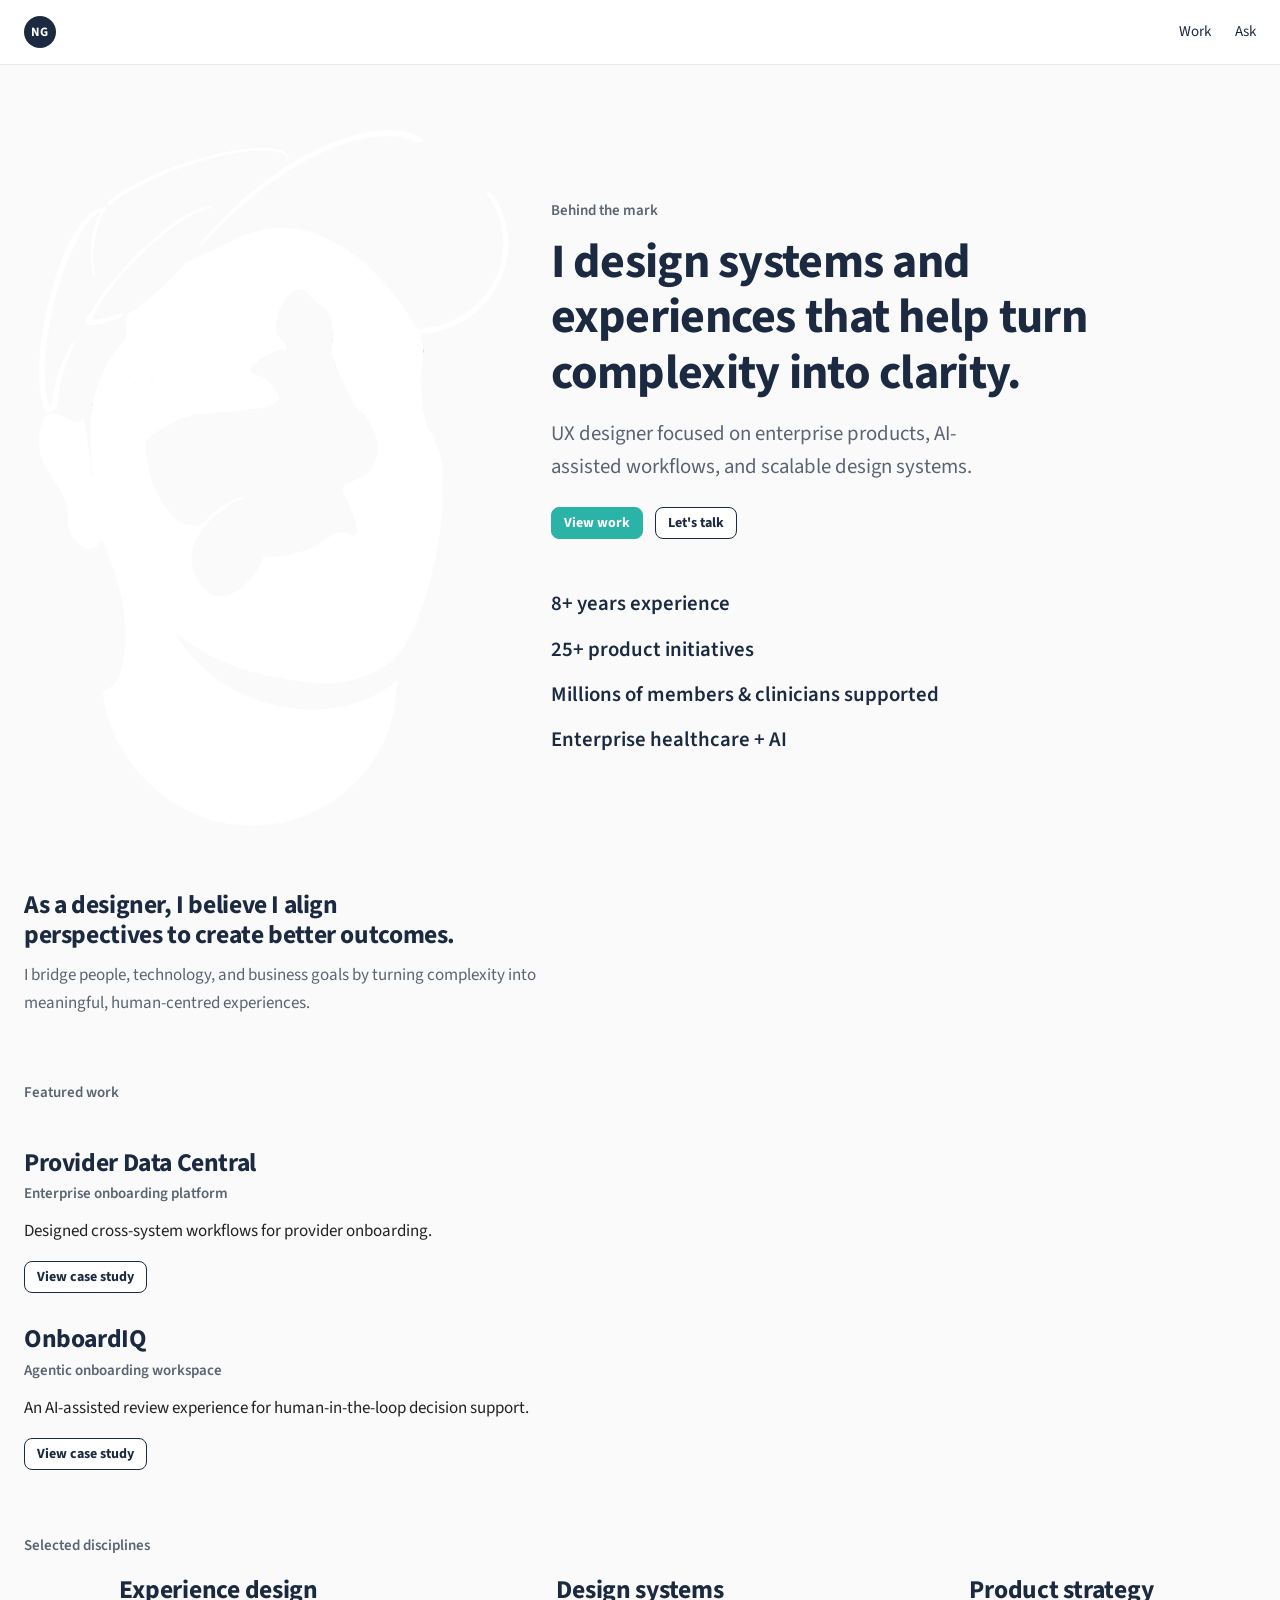
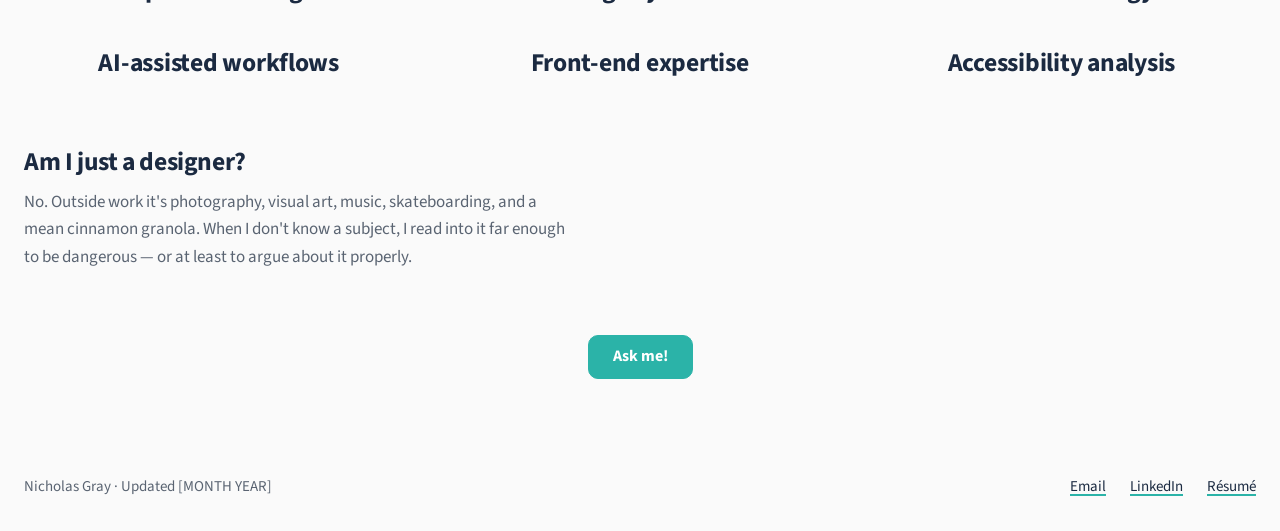
==== index.html @ 46fd3b0b "Add files via upload Initial portfolio site" ====
<!DOCTYPE html>
<html lang="en">
<head>
<meta charset="utf-8">
<meta name="viewport" content="width=device-width, initial-scale=1">

<title>Nicholas Gray — UX Designer</title>
<meta name="description" content="UX designer focused on enterprise products, AI-assisted workflows, and scalable design systems.">

<link rel="preconnect" href="https://fonts.googleapis.com">
<link rel="preconnect" href="https://fonts.gstatic.com" crossorigin>
<link href="https://fonts.googleapis.com/css2?family=Source+Sans+3:wght@400;600;700&display=swap" rel="stylesheet">

<link rel="stylesheet" href="styles.css">
</head>
<body>

<a class="skip-link" href="#main">Skip to content</a>

<!-- ==================== SITE HEADER (same on every page) ==================== -->
<header class="site-header">
  <div class="wrap header-inner">
    <a class="brand" href="index.html" aria-label="Nicholas Gray — home">
      <span class="mark" aria-hidden="true">NG</span>
    </a>

    <button class="nav-toggle" type="button" aria-expanded="false" aria-controls="site-nav">
      <svg viewBox="0 0 24 24" fill="none" stroke="currentColor" stroke-width="2" stroke-linecap="round" aria-hidden="true"><line x1="3" y1="6" x2="21" y2="6"/><line x1="3" y1="12" x2="21" y2="12"/><line x1="3" y1="18" x2="21" y2="18"/></svg>
      Menu
    </button>

    <nav class="site-nav" id="site-nav" aria-label="Main">
      <ul class="nav-list">
        <li><a href="work.html" data-nav-link>Work</a></li>
        <li><a href="ask.html" data-nav-link>Ask</a></li>
      </ul>
    </nav>
  </div>
</header>

<main id="main">

  <!-- ============================ HERO ============================ -->
  <section class="hero">
    <div class="wrap hero-inner">

      <div class="hero-figure">
        <img
          class="hero-watermark"
          src="images/hero-bg-1000.png"
          srcset="images/hero-bg-360.png 360w, images/hero-bg-480.png 480w, images/hero-bg-640.png 640w, images/hero-bg-800.png 800w, images/hero-bg-1000.png 1000w"
          sizes="(max-width: 899px) 320px, 520px"
          alt="" aria-hidden="true">
      </div>

      <div class="hero-copy">
        <p class="eyebrow">Behind the mark</p>
        <h1 class="hero-title">I design systems and experiences that help turn complexity into clarity.</h1>
        <p class="lede">UX designer focused on enterprise products, AI-assisted workflows, and scalable design systems.</p>

        <div class="hero-actions">
          <a class="btn btn-primary" href="work.html">View work</a>
          <a class="btn btn-secondary" href="ask.html">Let's talk</a>
        </div>

        <ul class="facts">
          <li>8+ years experience</li>
          <li>25+ product initiatives</li>
          <li>Millions of members &amp; clinicians supported</li>
          <li>Enterprise healthcare + AI</li>
        </ul>
      </div>

    </div>
  </section>

  <!-- ============================ BELIEF STATEMENT ============================ -->
  <section class="section">
    <div class="wrap reveal">
      <h2 class="statement-title">As a designer, I believe I align perspectives to create better outcomes.</h2>
      <p class="statement-body">I bridge people, technology, and business goals by turning complexity into meaningful, human-centred experiences.</p>
    </div>
  </section>

  <!-- ============================ FEATURED WORK ============================ -->
  <section class="section featured">
    <div class="wrap">
      <p class="eyebrow reveal">Featured work</p>

      <article class="project reveal">
        <h2 class="project-title">Provider Data Central</h2>
        <p class="project-kind">Enterprise onboarding platform</p>
        <p class="project-desc">Designed cross-system workflows for provider onboarding.</p>
        <a class="btn btn-secondary" href="work.html#case/provider-data-central">View case study</a>
      </article>

      <article class="project reveal">
        <h2 class="project-title">OnboardIQ</h2>
        <p class="project-kind">Agentic onboarding workspace</p>
        <p class="project-desc">An AI-assisted review experience for human-in-the-loop decision support.</p>
        <a class="btn btn-secondary" href="work.html#case/onboardiq">View case study</a>
      </article>

    </div>
  </section>

  <!-- ============================ SELECTED DISCIPLINES ============================ -->
  <section class="section">
    <div class="wrap">
      <p class="eyebrow reveal">Selected disciplines</p>
      <ul class="discipline-grid reveal">
        <li class="discipline">Experience design</li>
        <li class="discipline">Design systems</li>
        <li class="discipline">Product strategy</li>
        <li class="discipline">AI-assisted workflows</li>
        <li class="discipline">Front-end expertise</li>
        <li class="discipline">Accessibility analysis</li>
      </ul>
    </div>
  </section>

  <!-- ============================ ABOUT ============================ -->
  <section class="section">
    <div class="wrap reveal">
      <h2 class="statement-title">Am I just a designer?</h2>
      <p class="statement-body">No. Outside work it's photography, visual art, music, skateboarding, and a mean cinnamon granola. When I don't know a subject, I read into it far enough to be dangerous — or at least to argue about it properly.</p>
    </div>
  </section>

  <!-- ============================ CLOSING CTA ============================ -->
  <section class="closing">
    <div class="wrap reveal">
      <a class="btn btn-primary btn-lg" href="ask.html">Ask me!</a>
    </div>
  </section>

</main>

<!-- ==================== FOOTER (same on every page) ==================== -->
<footer class="site-footer">
  <div class="wrap footer-inner">
    <p>Nicholas Gray · Updated [MONTH YEAR]</p>
    <ul class="footer-links">
      <li><a href="mailto:[YOUR@EMAIL.COM]">Email</a></li>
      <li><a href="[LINKEDIN URL]">LinkedIn</a></li>
      <li><a href="[RESUME.PDF]">Résumé</a></li>
    </ul>
  </div>
</footer>

<script src="script.js"></script>
</body>
</html>
---- styles.css ----
/* ==========================================================================
   Nicholas Gray — portfolio styles
   Shared across index.html, work.html, and ask.html.
   Aesthetic: quiet. No dividers, no cards, no rules. Whitespace separates
   things; weight and colour create hierarchy.

     1. Tokens   2. Base   3. Layout helpers   4. Header & nav   5. Buttons
     6. Home     7. Work (list + filter)   8. Case study page   9. Ask
    10. Footer  11. Scroll reveal   12. Responsive   13. Reduced motion/print
   ========================================================================== */

/* 1. TOKENS --------------------------------------------------------------- */
:root {
  --color-text:        #222222;
  --color-muted:       #5A6472;
  --color-inverse:     #FFFFFF;
  --color-navy:        #1B2A41;
  --color-teal:        #2BB3A8;
  --color-teal-hover:  #229A90;
  --color-amber:       #FFB347;
  --color-bg:          #FAFAFA;
  --color-bg-muted:    #D3D3D3;
  --color-surface:     #FFFFFF;

  --font: "Source Sans 3", "Source Sans Pro", system-ui, -apple-system, sans-serif;

  --size-display: clamp(2.1rem, 1.3rem + 3.4vw, 3rem);
  --size-page:    clamp(2rem, 1.4rem + 2.4vw, 2.6rem);
  --size-h2:      clamp(1.3rem, 1.15rem + 0.7vw, 1.6rem);
  --size-lede:    clamp(1.1rem, 1.02rem + 0.4vw, 1.3rem);
  --size-body:    1.0625rem;
  --size-small:   0.9375rem;
  --size-btn:     0.875rem;

  --space-1:  0.25rem;
  --space-2:  0.5rem;
  --space-3:  0.75rem;
  --space-4:  1rem;
  --space-5:  1.5rem;
  --space-6:  2rem;
  --space-8:  3rem;
  --space-10: 4rem;
  --space-16: 7rem;

  --space-section: var(--space-6);
  --pad-inline: var(--space-4);
  --wrap-max: 1376px;
  --gutter: var(--space-4);
  --header-offset: 4.5rem;

  --measure: 68ch;
  --measure-lead: 46ch;
  --measure-heading: 38ch;
  --measure-title: 24ch;
  --radius: 6px;
  --radius-lg: 8px;

  --speed: 220ms;
  --ease: cubic-bezier(0.22, 0.61, 0.36, 1);

  --btn-h-md: 2rem;
  --btn-h-lg: 2.75rem;
  --radius-btn: 8px;
  --radius-btn-lg: 10px;
  --color-amber-tint: #FDECD3;
  --color-disabled-bg: #E8EAED;
  --color-disabled-text: #9AA0A8;
  --color-btn-primary-bg: var(--color-teal);
}

/* 2. BASE ------------------------------------------------------------------ */
*, *::before, *::after { box-sizing: border-box; }
html { scroll-behavior: smooth; }

body {
  margin: 0;
  background: var(--color-bg);
  color: var(--color-text);
  font-family: var(--font);
  font-size: var(--size-body);
  line-height: 1.6;
  -webkit-font-smoothing: antialiased;
}
h1, h2, h3 { margin: 0; color: var(--color-navy); font-weight: 700; line-height: 1.15; letter-spacing: -0.015em; text-wrap: balance; }
p { margin: 0; }
ul, ol { margin: 0; padding: 0; list-style: none; }
img, svg { max-width: 100%; height: auto; display: block; }
button { font: inherit; }

a { color: var(--color-navy); text-decoration-color: var(--color-teal); text-decoration-thickness: 2px; text-underline-offset: 3px; }

:focus-visible { outline: 3px solid var(--color-amber); outline-offset: 2px; box-shadow: 0 0 0 1px var(--color-navy); border-radius: 3px; }

.skip-link { position: absolute; left: -9999px; top: var(--space-2); padding: var(--space-2) var(--space-4); background: var(--color-navy); color: var(--color-inverse); text-decoration: none; z-index: 300; }
.skip-link:focus { left: var(--space-4); }

[id] { scroll-margin-top: var(--header-offset); }

/* 3. LAYOUT HELPERS --------------------------------------------------------- */
.wrap { width: 100%; max-width: var(--wrap-max); margin: 0 auto; padding: 0 var(--pad-inline); }
.section { padding-top: var(--space-section); }
.section-last { padding-bottom: var(--space-section); }

.eyebrow { font-size: var(--size-small); font-weight: 600; color: var(--color-muted); margin-bottom: var(--space-3); }
.eyebrow-invert { color: rgba(255,255,255,0.78); }
.eyebrow-spaced { margin-top: var(--space-6); }

.visually-hidden { position: absolute; width: 1px; height: 1px; margin: -1px; padding: 0; overflow: hidden; clip-path: inset(50%); white-space: nowrap; }

.lede { font-size: var(--size-lede); color: var(--color-muted); max-width: var(--measure-lead); }
.subtitle { font-size: var(--size-small); font-weight: 600; color: var(--color-muted); }

/* 4. HEADER & NAV ------------------------------------------------------------ */
.site-header { position: sticky; top: 0; z-index: 50; background: var(--color-surface); box-shadow: 0 1px 0 rgba(27,42,65,0.08); }
.header-inner { display: flex; align-items: center; justify-content: space-between; gap: var(--space-4); min-height: var(--space-10); }

.brand { display: inline-flex; align-items: center; text-decoration: none; }
.mark { display: grid; place-items: center; width: var(--space-6); height: var(--space-6); border-radius: 50%; background: var(--color-navy); color: var(--color-inverse); font-size: 0.8rem; font-weight: 700; letter-spacing: 0.02em; }

.nav-list { display: flex; gap: var(--space-5); font-size: var(--size-small); }
.nav-list a { text-decoration: none; padding: var(--space-2) 0; border-bottom: 2px solid transparent; transition: border-color var(--speed) var(--ease); }
.nav-list a:hover, .nav-list a[aria-current="page"] { border-bottom-color: var(--color-teal); }

.nav-toggle { display: none; align-items: center; gap: var(--space-2); background: none; border: 1px solid var(--color-navy); border-radius: var(--radius); padding: var(--space-2) var(--space-3); font-size: var(--size-small); color: var(--color-navy); cursor: pointer; }
.nav-toggle svg { width: 16px; height: 16px; }

/* 5. BUTTONS ------------------------------------------------------------------ */
.btn { display: inline-flex; align-items: center; justify-content: center; min-height: var(--btn-h-md); padding: 0 var(--space-3); font-family: inherit; font-size: var(--size-btn); font-weight: 700; line-height: 1.2; border: 1px solid transparent; border-radius: var(--radius-btn); text-decoration: none; cursor: pointer; appearance: none; transition: background-color var(--speed) var(--ease), border-color var(--speed) var(--ease), box-shadow var(--speed) var(--ease); }
.btn-lg { min-height: var(--btn-h-lg); padding: 0 var(--space-5); font-size: 1rem; border-radius: var(--radius-btn-lg); }

.btn-primary { background: var(--color-btn-primary-bg); color: var(--color-inverse); border-color: var(--color-btn-primary-bg); }
.btn-primary:hover { background: var(--color-teal-hover); border-color: var(--color-teal-hover); box-shadow: 0 2px 6px rgba(27,42,65,0.20); }

.btn-secondary { background: var(--color-surface); color: var(--color-navy); border-color: var(--color-navy); }
.btn-secondary:hover { background: var(--color-amber-tint); box-shadow: inset 0 0 0 1px var(--color-navy), 0 2px 6px rgba(27,42,65,0.20); }

.btn-tertiary { background: transparent; color: var(--color-navy); }
.btn-tertiary:hover { background: var(--color-amber-tint); box-shadow: 0 2px 6px rgba(27,42,65,0.20); }

.btn-ghost { background: transparent; color: var(--color-inverse); border-color: rgba(255,255,255,0.55); }
.btn-ghost:hover { border-color: var(--color-amber); background: rgba(255,255,255,0.08); }

.btn:focus-visible { outline: 3px solid var(--color-amber); outline-offset: 2px; box-shadow: 0 0 0 1px var(--color-navy); }
.btn-ghost:focus-visible { box-shadow: none; }

.btn:disabled, .btn[aria-disabled="true"] { background: var(--color-disabled-bg); color: var(--color-disabled-text); border-color: transparent; box-shadow: none; cursor: not-allowed; }
.btn[aria-disabled="true"] { pointer-events: none; }

@media (pointer: coarse) {
  .btn { position: relative; }
  .btn::after { content: ""; position: absolute; left: 0; right: 0; top: 50%; height: var(--btn-h-lg); transform: translateY(-50%); }
}

/* 6. HOME -------------------------------------------------------------------- */
.hero { position: relative; padding: var(--space-10) 0 0; overflow: hidden; }
.hero-inner { display: grid; grid-template-columns: repeat(12, minmax(0, 1fr)); gap: var(--gutter); align-items: center; }
.hero-figure { grid-column: span 12; position: relative; }
.hero-copy { grid-column: span 12; }

.hero-watermark { width: 100%; max-width: 520px; margin: 0 auto; pointer-events: none; }

.hero-title { font-size: var(--size-display); max-width: var(--measure-title); margin-bottom: var(--space-4); }
.hero-actions { display: flex; flex-wrap: wrap; gap: var(--space-3); margin-top: var(--space-5); }

.facts { margin-top: var(--space-8); }
.facts li { font-size: var(--size-lede); color: var(--color-navy); font-weight: 600; }
.facts li + li { margin-top: var(--space-3); }

.statement-title { font-size: var(--size-h2); max-width: var(--measure-heading); margin-bottom: var(--space-3); }
.statement-body { color: var(--color-muted); max-width: var(--measure); }

.discipline-grid { display: grid; grid-template-columns: repeat(12, minmax(0, 1fr)); gap: var(--space-6) var(--gutter); text-align: center; }
.discipline { grid-column: span 12; font-size: var(--size-h2); font-weight: 700; color: var(--color-navy); letter-spacing: -0.01em; }

.closing { padding: var(--space-section) 0; text-align: center; }

/* 7. WORK — list + filter ------------------------------------------------------ */
.page-head { padding: var(--space-10) 0 var(--space-6); }
.page-title { font-size: var(--size-page); margin-bottom: var(--space-2); }

.filter { display: inline-flex; gap: var(--space-1); padding: var(--space-1); background: var(--color-bg-muted); border-radius: var(--radius-lg); margin-top: var(--space-5); }
.filter-btn { font-family: inherit; font-size: var(--size-btn); padding: var(--space-2) var(--space-4); background: transparent; color: var(--color-navy); border: 1px solid transparent; border-radius: var(--radius); cursor: pointer; transition: background-color var(--speed) var(--ease); }
.filter-btn[aria-pressed="true"] { background: var(--color-surface); box-shadow: 0 1px 2px rgba(27,42,65,0.18); }
.filter-btn:hover { background: rgba(255,255,255,0.55); }

.project-list { padding-bottom: var(--space-section); }
.project { padding-top: var(--space-8); max-width: var(--measure); }
.project-title { font-size: var(--size-h2); margin-bottom: var(--space-1); }
.project-kind { font-size: var(--size-small); font-weight: 600; color: var(--color-muted); }
.project-desc { margin-top: var(--space-3); }
.project-meta { margin-top: var(--space-1); color: var(--color-text); }
.project-outcome { margin-top: var(--space-3); }
.project-outcome strong { color: var(--color-navy); }
.project .btn { margin-top: var(--space-4); }
.project[hidden] { display: none; }

.featured .project { padding-top: var(--space-6); }

/* 8. CASE STUDY PAGE (work.html only) ------------------------------------------ */
.case-page[hidden] { display: none; }

.back-link { display: inline-block; margin-bottom: var(--space-6); font-size: var(--size-small); }
.case-head { padding: var(--space-10) 0 0; }
.case-title { font-size: var(--size-page); max-width: var(--measure-title); margin-bottom: var(--space-4); }
.case-summary { font-size: var(--size-lede); max-width: var(--measure-lead); color: var(--color-text); }

/* Optional banner at the top of a case study. Kept to a slim 3:1 crop so it
   sets context without turning the page into a hero-image layout. */
.case-hero { margin: var(--space-6) 0 0; max-width: var(--measure); }
.case-hero img { width: 100%; aspect-ratio: 3 / 1; object-fit: cover; border-radius: var(--radius); background: var(--color-bg-muted); }

.facts-grid { display: grid; grid-template-columns: repeat(12, minmax(0, 1fr)); gap: var(--space-5) var(--gutter); margin-top: var(--space-8); }
.facts-grid > div { grid-column: span 12; }
.facts-grid dt { font-size: var(--size-small); font-weight: 600; color: var(--color-muted); margin-bottom: var(--space-1); }
.facts-grid dd { margin: 0; font-size: var(--size-small); }

.case-body { max-width: var(--measure); padding-bottom: var(--space-6); }
.case-section { padding-top: var(--space-section); }
.case-section h2 { font-size: var(--size-h2); margin-bottom: var(--space-4); }
.case-section h3 { font-size: 1.1rem; margin: var(--space-6) 0 var(--space-2); }
.case-section p + p { margin-top: var(--space-4); }

.case-list { margin-top: var(--space-3); }
.case-list li { position: relative; padding-left: var(--space-5); margin-top: var(--space-2); }
.case-list li::before { content: ""; position: absolute; left: 0; top: 0.68em; width: var(--space-2); height: 2px; background: var(--color-teal); }

.case-quote { margin: var(--space-6) 0; font-size: var(--size-lede); color: var(--color-navy); max-width: var(--measure-lead); }
.case-quote cite { display: block; margin-top: var(--space-2); font-size: var(--size-small); font-style: normal; color: var(--color-muted); }

.case-figure { margin: var(--space-6) 0; }
.case-figure-placeholder { display: grid; place-items: center; gap: var(--space-2); aspect-ratio: 16 / 9; width: 100%; border-radius: var(--radius); background: var(--color-bg-muted); color: var(--color-muted); }
.case-figure-placeholder svg { width: 32px; height: 32px; opacity: 0.6; }
.case-figure figcaption { margin-top: var(--space-3); font-size: var(--size-small); color: var(--color-muted); }

.outcome-list { margin-top: var(--space-4); }
.outcome-list li { font-size: var(--size-lede); color: var(--color-navy); font-weight: 600; }
.outcome-list li + li { margin-top: var(--space-3); }
.outcome-list span { display: block; font-size: var(--size-small); font-weight: 400; color: var(--color-muted); }

/* 9. ASK & closing band ---------------------------------------------------------- */
.ask-body { max-width: var(--measure); padding-bottom: var(--space-6); }
.ask-actions { display: flex; flex-wrap: wrap; gap: var(--space-3); margin-top: var(--space-6); }
.prompt-list { margin-top: var(--space-5); }
.prompt-list li { margin-top: var(--space-2); color: var(--color-muted); }

.band { background: var(--color-navy); color: var(--color-inverse); padding: var(--space-section) 0; }
.band-title { color: var(--color-inverse); font-size: var(--size-h2); margin-bottom: var(--space-3); }
.band-body { color: rgba(255,255,255,0.85); max-width: var(--measure-lead); }
.band-actions { display: flex; flex-wrap: wrap; gap: var(--space-3); margin-top: var(--space-5); }

/* 10. FOOTER ---------------------------------------------------------------------- */
.site-footer { padding: var(--space-6) 0; font-size: var(--size-small); color: var(--color-muted); }
.footer-inner { display: flex; flex-wrap: wrap; justify-content: space-between; gap: var(--space-4); }
.footer-links { display: flex; flex-wrap: wrap; gap: var(--space-5); }

/* 11. SCROLL REVEAL ------------------------------------------------------------------ */
.js .reveal { opacity: 0; transform: translateY(10px); transition: opacity 500ms var(--ease), transform 500ms var(--ease); }
.js .reveal.is-visible { opacity: 1; transform: none; }

/* 12. RESPONSIVE ------------------------------------------------------------------------ */
@media (max-width: 719px) {
  .nav-toggle { display: inline-flex; }
  .header-inner { flex-wrap: wrap; }
  .site-nav { display: none; flex-basis: 100%; }
  .site-nav.is-open { display: block; }
  .nav-list { flex-direction: column; gap: 0; padding-bottom: var(--space-3); }
  .nav-list a { display: block; padding: var(--space-3) 0; }
}

/* Below the 900px split, the hero image sits behind the copy instead of
   stacking above it — otherwise the headline drops below the fold. */
@media (max-width: 899px) {
  .hero-figure { position: absolute; inset: 0; display: grid; place-items: start center; }
  .hero-watermark { max-width: 320px; }
  .hero-copy { position: relative; }
}

@media (min-width: 640px) {
  .discipline { grid-column: span 4; }
  .facts-grid > div { grid-column: span 6; }
}

@media (min-width: 720px) {
  :root { --pad-inline: var(--space-5); --space-section: var(--space-10); --gutter: var(--space-6); --header-offset: 5rem; }
}

@media (min-width: 900px) {
  .hero-figure { grid-column: span 5; }
  .hero-copy { grid-column: span 7; }
  .facts-grid > div { grid-column: span 3; }
}

/* 13. REDUCED MOTION & PRINT ---------------------------------------------------------------- */
@media (prefers-reduced-motion: reduce) {
  html { scroll-behavior: auto; }
  *, *::before, *::after { animation-duration: 0.01ms !important; transition-duration: 0.01ms !important; }
  .js .reveal { opacity: 1; transform: none; }
}

@media print {
  .site-header, .hero-figure, .filter, .band-actions, .ask-actions, .back-link { display: none; }
  body { background: #fff; font-size: 11pt; }
}
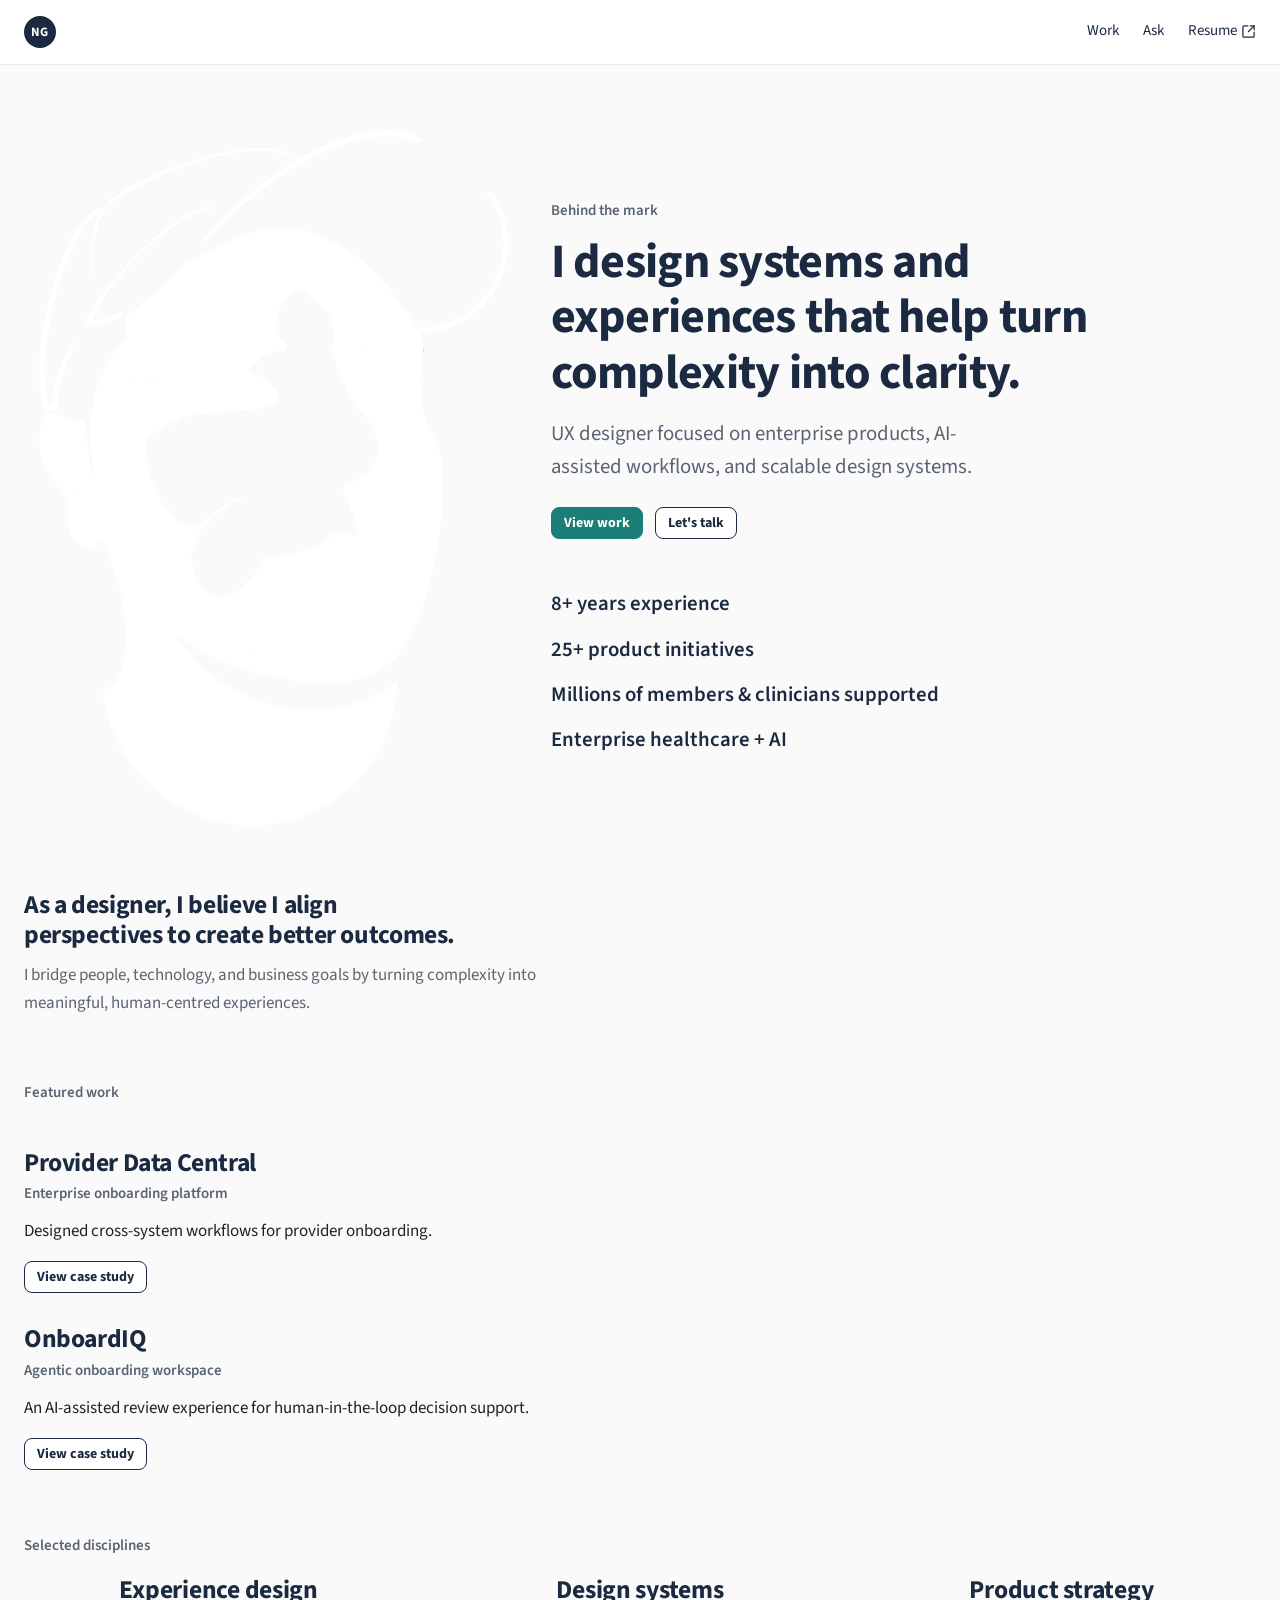
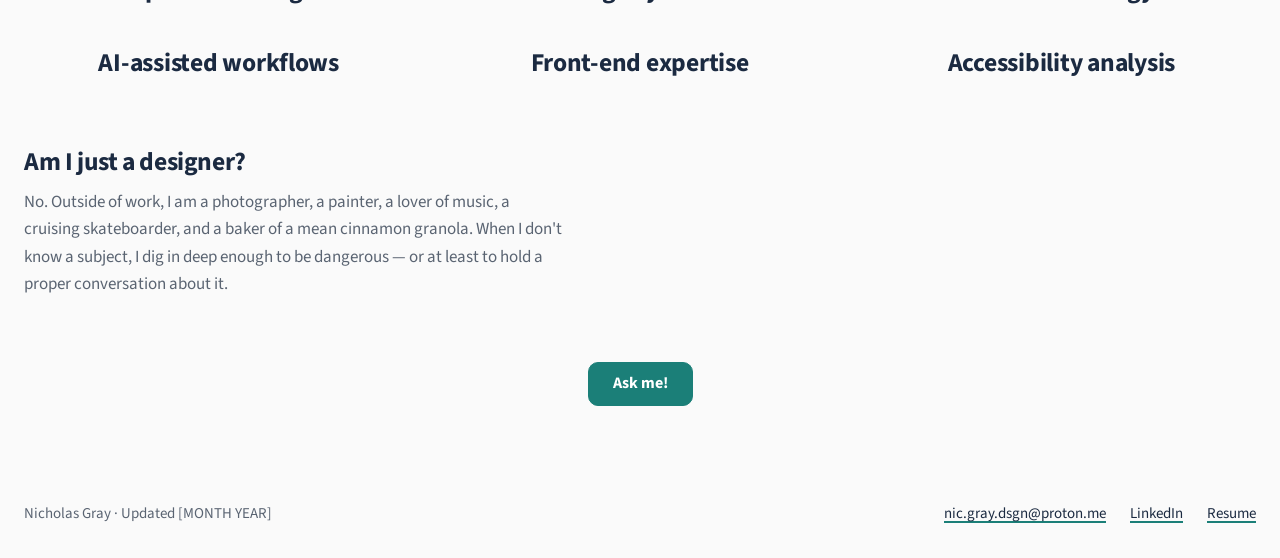
==== commit f2d5830a: "Adding updated files for portfolio site Added features to the portfolio site: resume, new projects, " ====
--- a/index.html
+++ b/index.html
@@ -33,6 +33,7 @@
       <ul class="nav-list">
         <li><a href="work.html" data-nav-link>Work</a></li>
         <li><a href="ask.html" data-nav-link>Ask</a></li>
+        <li><a href="assets/resume/nicholas-gray-resume.pdf" target="_blank" rel="noopener noreferrer" data-nav-link>Resume<span class="visually-hidden"> (PDF, opens in a new tab)</span><svg viewBox="0 0 24 24" fill="none" stroke="currentColor" stroke-width="2" stroke-linecap="round" stroke-linejoin="round" aria-hidden="true"><path d="M21 13v6a2 2 0 0 1-2 2H5a2 2 0 0 1-2-2V5a2 2 0 0 1 2-2h6"/><path d="m21 3-9 9"/><path d="M15 3h6v6"/></svg></a></li>
       </ul>
     </nav>
   </div>
@@ -123,7 +124,7 @@
   <section class="section">
     <div class="wrap reveal">
       <h2 class="statement-title">Am I just a designer?</h2>
-      <p class="statement-body">No. Outside work it's photography, visual art, music, skateboarding, and a mean cinnamon granola. When I don't know a subject, I read into it far enough to be dangerous — or at least to argue about it properly.</p>
+      <p class="statement-body">No. Outside of work, I am a photographer, a painter, a lover of music, a cruising skateboarder, and a baker of a mean cinnamon granola. When I don't know a subject, I dig in deep enough to be dangerous — or at least to hold a proper conversation about it.</p>
     </div>
   </section>
 
@@ -141,9 +142,9 @@
   <div class="wrap footer-inner">
     <p>Nicholas Gray · Updated [MONTH YEAR]</p>
     <ul class="footer-links">
-      <li><a href="mailto:[YOUR@EMAIL.COM]">Email</a></li>
-      <li><a href="[LINKEDIN URL]">LinkedIn</a></li>
-      <li><a href="[RESUME.PDF]">Résumé</a></li>
+      <li><a href="mailto:nic.gray.dsgn@proton.me">nic.gray.dsgn@proton.me</a></li>
+      <li><a href="https://www.linkedin.com/in/nicholaspgray/" target="_blank" rel="noopener noreferrer">LinkedIn<span class="visually-hidden"> (opens in a new tab)</span></a></li>
+      <li><a href="assets/resume/nicholas-gray-resume.pdf" target="_blank" rel="noopener noreferrer">Resume<span class="visually-hidden"> (PDF, opens in a new tab)</span></a></li>
     </ul>
   </div>
 </footer>
--- a/styles.css
+++ b/styles.css
@@ -15,9 +15,24 @@
   --color-muted:       #5A6472;
   --color-inverse:     #FFFFFF;
   --color-navy:        #1B2A41;
-  --color-teal:        #2BB3A8;
-  --color-teal-hover:  #229A90;
-  --color-amber:       #FFB347;
+
+  /* Teal ramp. Contrast is measured against white; the page bg (#FAFAFA) is
+     ~4% lower and is the binding surface, quoted second. States darken —
+     never lighten — because the base already sits near the AA floor. */
+  --color-teal:        #1B7F78;   /* 4.82:1 white / 4.62:1 page — AA text, AA non-text */
+  --color-teal-hover:  #166A64;   /* 6.40:1 white / 6.13:1 page */
+  --color-teal-active: #12554F;   /* 8.61:1 white / 8.25:1 page */
+
+  /* Decorative only. Fails BOTH 4.5:1 (text) and 3:1 (non-text) on white and
+     on the page bg — 2.59:1 and 2.48:1. Never use it for text, borders,
+     icons, focus indicators, or any element that carries meaning on its own.
+     Safe for filled shapes that are purely ornamental. */
+  --color-teal-decorative: #2BB3A8;
+
+  /* Amber carries the focus ring, so it must clear 3:1 on every surface a
+     ring can land on: page bg, white, and the navy band. #FFB347 was 1.71:1
+     on page and failed all three. */
+  --color-amber:       #BA7008;   /* 3.72:1 page / 3.88:1 white / 3.72:1 navy */
   --color-bg:          #FAFAFA;
   --color-bg-muted:    #D3D3D3;
   --color-surface:     #FFFFFF;
@@ -65,7 +80,9 @@
   --color-amber-tint: #FDECD3;
   --color-disabled-bg: #E8EAED;
   --color-disabled-text: #9AA0A8;
-  --color-btn-primary-bg: var(--color-teal);
+  --color-btn-primary-bg:        var(--color-teal);
+  --color-btn-primary-bg-hover:  var(--color-teal-hover);
+  --color-btn-primary-bg-active: var(--color-teal-active);
 }
 
 /* 2. BASE ------------------------------------------------------------------ */
@@ -89,7 +106,25 @@
 
 a { color: var(--color-navy); text-decoration-color: var(--color-teal); text-decoration-thickness: 2px; text-underline-offset: 3px; }
 
-:focus-visible { outline: 3px solid var(--color-amber); outline-offset: 2px; box-shadow: 0 0 0 1px var(--color-navy); border-radius: 3px; }
+/* Two-part focus indicator, read outward from the element edge:
+     0–2px   navy edge   (box-shadow spread — hugs the element)
+     2–5px   GAP         (page background shows through)
+     5–8px   amber ring  (outline, drawn at outline-offset)
+
+   The offset must exceed the navy spread or the shadow fills the gap and the
+   ring reads as a border welded to the element — outline-offset: 2px with a
+   2px shadow left exactly zero visible gap. 5px puts 3px of page background
+   between them. Outline and box-shadow are both outside the box model, so
+   none of this shifts layout.
+
+   Contrast, and why it is split across two colours: amber is 3.72:1 against
+   the page background and 3.88:1 against white, but only 1.24:1 against the
+   teal button fill — on its own it would vanish against the button. It never
+   touches the fill, because the gap separates them. The navy edge is what
+   borders the element (13.84:1 on page bg, 2.99:1 on the teal fill), and it
+   is 2px rather than 1px to stay perceivable at that ratio. Changing either
+   colour in isolation breaks the pairing. */
+:focus-visible { outline: 3px solid var(--color-amber); outline-offset: 5px; box-shadow: 0 0 0 2px var(--color-navy); border-radius: 3px; }
 
 .skip-link { position: absolute; left: -9999px; top: var(--space-2); padding: var(--space-2) var(--space-4); background: var(--color-navy); color: var(--color-inverse); text-decoration: none; z-index: 300; }
 .skip-link:focus { left: var(--space-4); }
@@ -118,8 +153,14 @@
 .mark { display: grid; place-items: center; width: var(--space-6); height: var(--space-6); border-radius: 50%; background: var(--color-navy); color: var(--color-inverse); font-size: 0.8rem; font-weight: 700; letter-spacing: 0.02em; }
 
 .nav-list { display: flex; gap: var(--space-5); font-size: var(--size-small); }
-.nav-list a { text-decoration: none; padding: var(--space-2) 0; border-bottom: 2px solid transparent; transition: border-color var(--speed) var(--ease); }
+.nav-list a { display: inline-flex; align-items: center; gap: var(--space-1); text-decoration: none; padding: var(--space-2) 0; border-bottom: 2px solid transparent; transition: border-color var(--speed) var(--ease); }
 .nav-list a:hover, .nav-list a[aria-current="page"] { border-bottom-color: var(--color-teal); }
+
+/* Marks a nav item that leaves the page. Sized in em so it tracks the label
+   rather than needing its own size value, and inherits colour via
+   currentColor. Decorative only — aria-hidden, because the link's
+   visually-hidden text already announces "opens in a new tab". */
+.nav-list a svg { width: 1em; height: 1em; flex: none; }
 
 .nav-toggle { display: none; align-items: center; gap: var(--space-2); background: none; border: 1px solid var(--color-navy); border-radius: var(--radius); padding: var(--space-2) var(--space-3); font-size: var(--size-small); color: var(--color-navy); cursor: pointer; }
 .nav-toggle svg { width: 16px; height: 16px; }
@@ -128,8 +169,14 @@
 .btn { display: inline-flex; align-items: center; justify-content: center; min-height: var(--btn-h-md); padding: 0 var(--space-3); font-family: inherit; font-size: var(--size-btn); font-weight: 700; line-height: 1.2; border: 1px solid transparent; border-radius: var(--radius-btn); text-decoration: none; cursor: pointer; appearance: none; transition: background-color var(--speed) var(--ease), border-color var(--speed) var(--ease), box-shadow var(--speed) var(--ease); }
 .btn-lg { min-height: var(--btn-h-lg); padding: 0 var(--space-5); font-size: 1rem; border-radius: var(--radius-btn-lg); }
 
+/* The step from default to hover is only ~1.6:1 apart in luminance, which is
+   hard to see on a dim or low-gamut display. The inset highlight gives hover a
+   second, non-colour cue. It's an inset shadow rather than a border because a
+   border-width change would shift layout by a pixel. Active deepens the inset
+   and drops the lift shadow, so the button reads as pressed in. */
 .btn-primary { background: var(--color-btn-primary-bg); color: var(--color-inverse); border-color: var(--color-btn-primary-bg); }
-.btn-primary:hover { background: var(--color-teal-hover); border-color: var(--color-teal-hover); box-shadow: 0 2px 6px rgba(27,42,65,0.20); }
+.btn-primary:hover { background: var(--color-btn-primary-bg-hover); border-color: var(--color-btn-primary-bg-hover); box-shadow: inset 0 0 0 1px rgba(255,255,255,0.30), 0 2px 6px rgba(27,42,65,0.20); }
+.btn-primary:active { background: var(--color-btn-primary-bg-active); border-color: var(--color-btn-primary-bg-active); box-shadow: inset 0 2px 4px rgba(0,0,0,0.28); }
 
 .btn-secondary { background: var(--color-surface); color: var(--color-navy); border-color: var(--color-navy); }
 .btn-secondary:hover { background: var(--color-amber-tint); box-shadow: inset 0 0 0 1px var(--color-navy), 0 2px 6px rgba(27,42,65,0.20); }
@@ -140,7 +187,9 @@
 .btn-ghost { background: transparent; color: var(--color-inverse); border-color: rgba(255,255,255,0.55); }
 .btn-ghost:hover { border-color: var(--color-amber); background: rgba(255,255,255,0.08); }
 
-.btn:focus-visible { outline: 3px solid var(--color-amber); outline-offset: 2px; box-shadow: 0 0 0 1px var(--color-navy); }
+/* Same geometry as the global rule above; repeated because .btn-primary:hover
+   and :active also set box-shadow and would otherwise win on specificity. */
+.btn:focus-visible { outline: 3px solid var(--color-amber); outline-offset: 5px; box-shadow: 0 0 0 2px var(--color-navy); }
 .btn-ghost:focus-visible { box-shadow: none; }
 
 .btn:disabled, .btn[aria-disabled="true"] { background: var(--color-disabled-bg); color: var(--color-disabled-text); border-color: transparent; box-shadow: none; cursor: not-allowed; }
@@ -222,7 +271,9 @@
 
 .case-list { margin-top: var(--space-3); }
 .case-list li { position: relative; padding-left: var(--space-5); margin-top: var(--space-2); }
-.case-list li::before { content: ""; position: absolute; left: 0; top: 0.68em; width: var(--space-2); height: 2px; background: var(--color-teal); }
+/* Ornamental dash only — the list is already a <ul>, so this marker carries no
+   meaning on its own and may use the decorative teal. */
+.case-list li::before { content: ""; position: absolute; left: 0; top: 0.68em; width: var(--space-2); height: 2px; background: var(--color-teal-decorative); }
 
 .case-quote { margin: var(--space-6) 0; font-size: var(--size-lede); color: var(--color-navy); max-width: var(--measure-lead); }
 .case-quote cite { display: block; margin-top: var(--space-2); font-size: var(--size-small); font-style: normal; color: var(--color-muted); }
@@ -236,6 +287,47 @@
 .outcome-list li { font-size: var(--size-lede); color: var(--color-navy); font-weight: 600; }
 .outcome-list li + li { margin-top: var(--space-3); }
 .outcome-list span { display: block; font-size: var(--size-small); font-weight: 400; color: var(--color-muted); }
+
+/* --- Evidence / confidentiality callout ------------------------------------
+   Shares the body reading column so it scans as part of the prose, not as a
+   banner. The accent rule uses --space-1 rather than a raw width, keeping it
+   on the spacing scale. */
+.case-note { max-width: var(--measure); margin-top: var(--space-6); padding: var(--space-1) 0 var(--space-1) var(--space-5); border-left: var(--space-1) solid var(--color-teal); }
+.case-note p { font-size: var(--size-small); color: var(--color-muted); }
+.case-note p + p { margin-top: var(--space-3); }
+
+/* --- Wide figure -----------------------------------------------------------
+   .case-hero crops to a fixed 3:1 band, which would slice a diagram. This
+   keeps the asset's own aspect ratio at the full reading width. */
+.case-figure-wide { margin: var(--space-6) 0; max-width: var(--measure); }
+.case-figure-wide img { width: 100%; height: auto; border-radius: var(--radius); background: var(--color-bg-muted); }
+.case-figure-wide figcaption { margin-top: var(--space-3); font-size: var(--size-small); color: var(--color-muted); }
+
+/* --- Data table ------------------------------------------------------------
+   The wrapper scrolls on narrow screens so a wide table never forces the page
+   to scroll sideways. Hairline rules are 1px, matching the border convention
+   already used by .btn and .nav-list — the system has no border-width token,
+   and one is not worth introducing for this. */
+.case-table { max-width: var(--measure); margin: var(--space-5) 0; overflow-x: auto; }
+.case-table table { width: 100%; border-collapse: collapse; font-size: var(--size-small); }
+.case-table caption { text-align: left; font-size: var(--size-small); color: var(--color-muted); margin-bottom: var(--space-3); max-width: var(--measure); }
+.case-table th, .case-table td { text-align: left; vertical-align: top; padding: var(--space-3) var(--space-4) var(--space-3) 0; border-bottom: 1px solid var(--color-bg-muted); }
+.case-table thead th { color: var(--color-navy); font-weight: 700; border-bottom-color: var(--color-muted); }
+.case-table tbody th { font-weight: 600; color: var(--color-navy); }
+
+/* --- Inline SVG chart ------------------------------------------------------
+   Bar fills are tokens so the chart re-themes with the palette. Text sizes are
+   SVG presentation attributes (user units, not CSS px) so they scale with the
+   viewBox instead of fighting it. */
+.case-chart { display: block; width: 100%; max-width: var(--measure); height: auto; margin-top: var(--space-5); }
+.case-chart .chart-bar-current { fill: var(--color-muted); }
+.case-chart .chart-bar-near    { fill: var(--color-teal); }
+.case-chart .chart-bar-future  { fill: var(--color-teal-active); }
+.case-chart .chart-grid { stroke: var(--color-bg-muted); }
+.case-chart .chart-axis { stroke: var(--color-muted); }
+.case-chart .chart-series { fill: var(--color-navy); }
+.case-chart .chart-tick   { fill: var(--color-muted); }
+.case-chart .chart-value  { fill: var(--color-inverse); }
 
 /* 9. ASK & closing band ---------------------------------------------------------- */
 .ask-body { max-width: var(--measure); padding-bottom: var(--space-6); }
@@ -264,7 +356,9 @@
   .site-nav { display: none; flex-basis: 100%; }
   .site-nav.is-open { display: block; }
   .nav-list { flex-direction: column; gap: 0; padding-bottom: var(--space-3); }
-  .nav-list a { display: block; padding: var(--space-3) 0; }
+  /* flex rather than block so the external-link icon stays aligned with the
+     label; both are block-level here, so the full-width tap target is kept. */
+  .nav-list a { display: flex; padding: var(--space-3) 0; }
 }
 
 /* Below the 900px split, the hero image sits behind the copy instead of
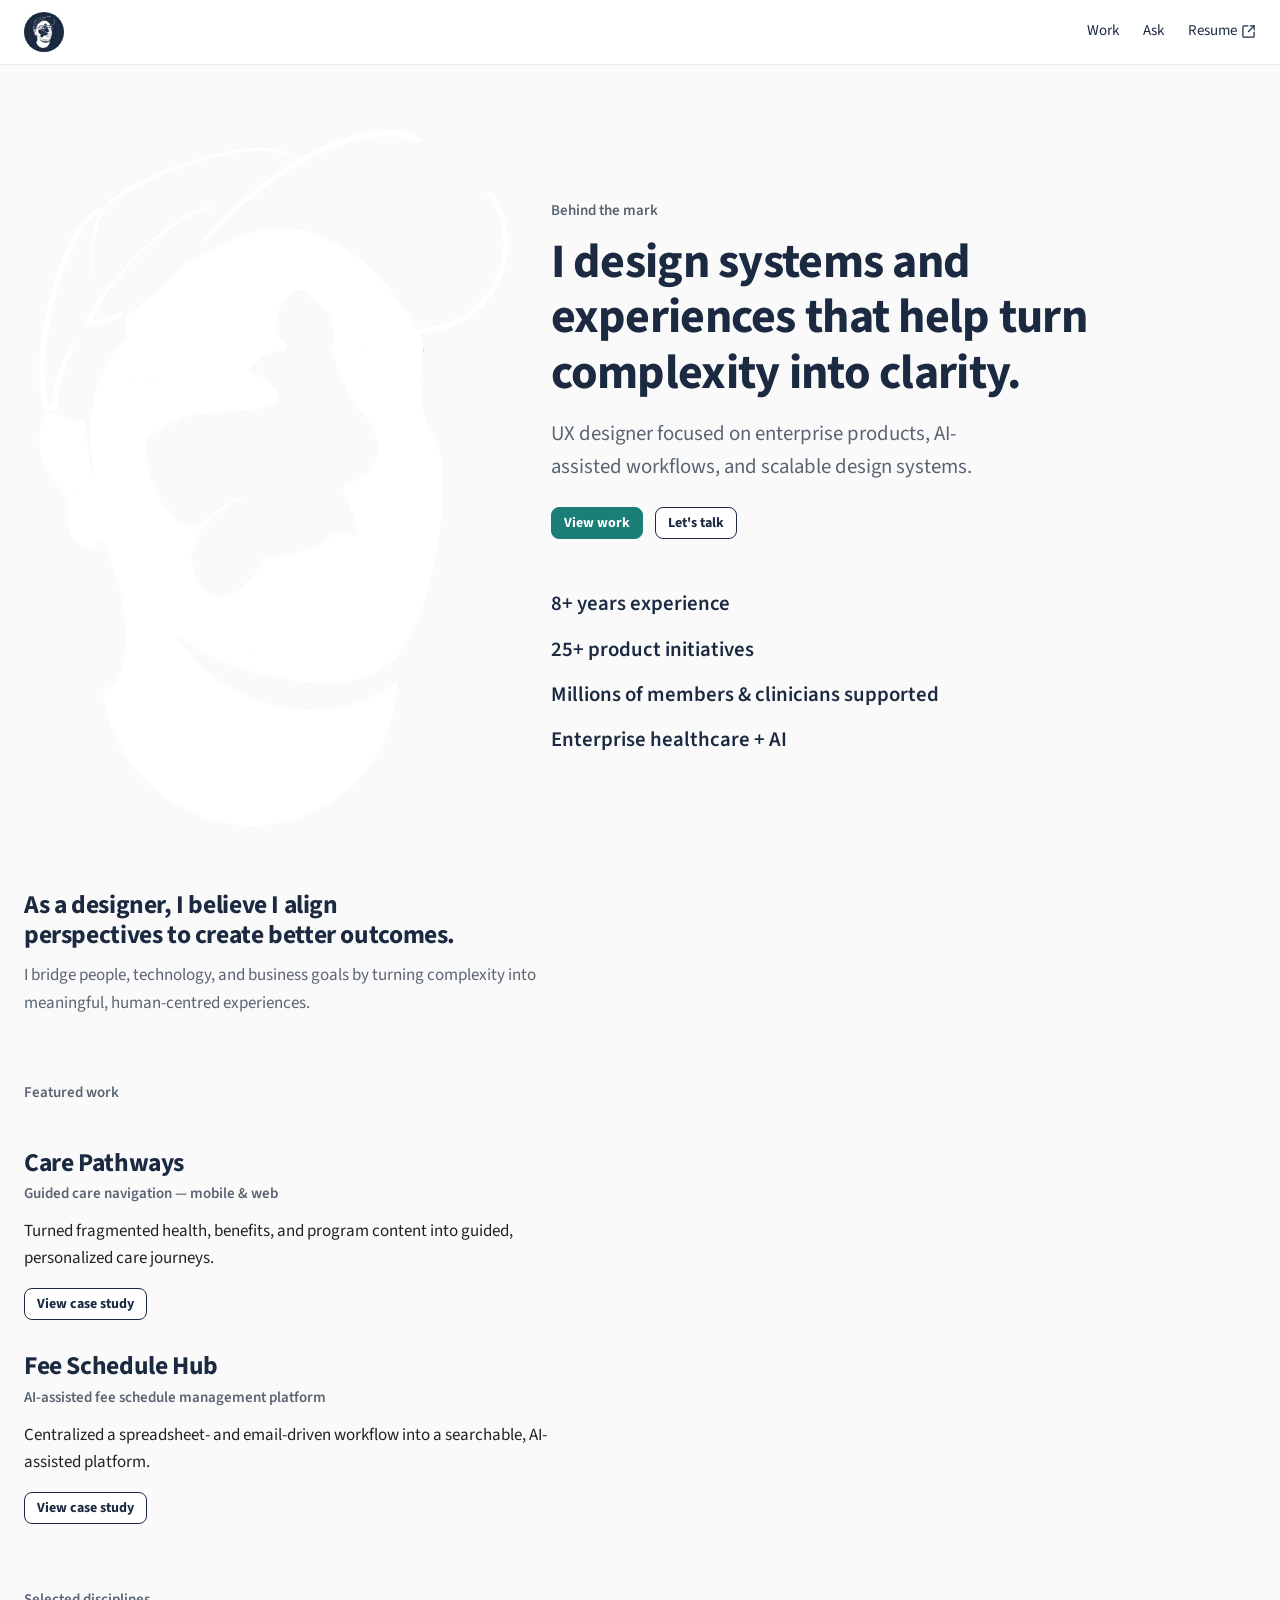
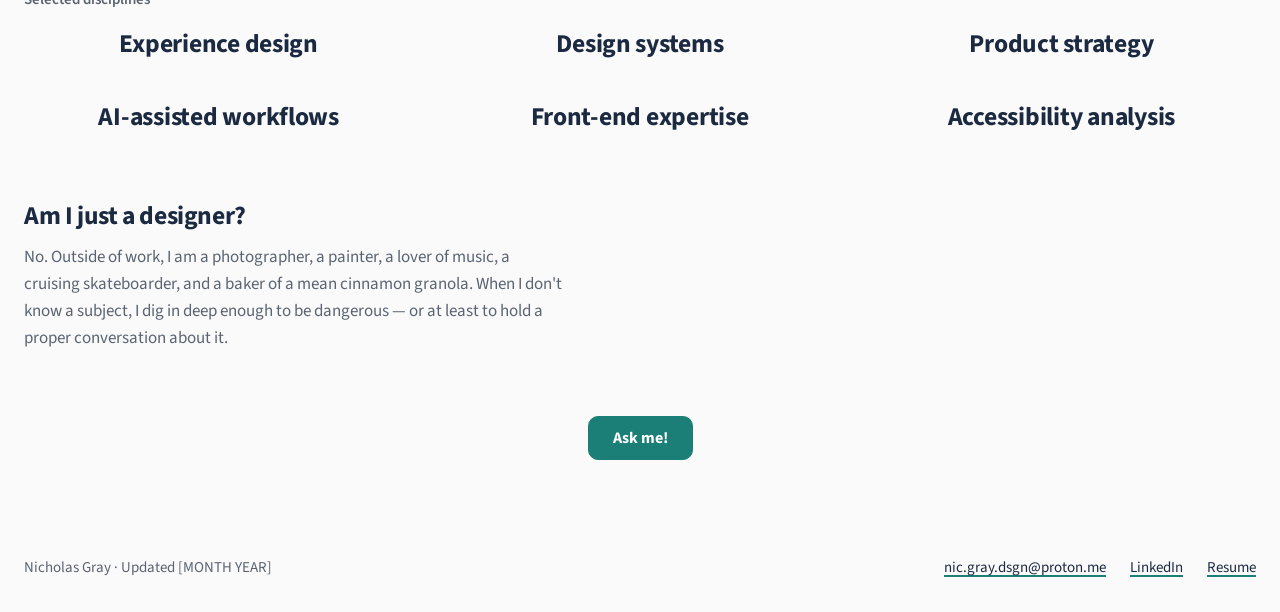
==== commit cba33c23: "Portfolio Update 09/30 - Updated home, work, and global nav & footer" ====
--- a/index.html
+++ b/index.html
@@ -20,8 +20,11 @@
 <!-- ==================== SITE HEADER (same on every page) ==================== -->
 <header class="site-header">
   <div class="wrap header-inner">
-    <a class="brand" href="index.html" aria-label="Nicholas Gray — home">
-      <span class="mark" aria-hidden="true">NG</span>
+    <a class="brand" href="index.html" aria-label="Nicholas Gray — home" aria-current="page">
+      <svg class="logo-mark" viewBox="0 0 40 40" aria-hidden="true" focusable="false">
+        <circle class="logo-mark__disc" cx="20" cy="20" r="20"/>
+        <image href="images/logo-mark.png" x="9" y="4" width="22" height="32"/>
+      </svg>
     </a>
 
     <button class="nav-toggle" type="button" aria-expanded="false" aria-controls="site-nav">
@@ -89,17 +92,17 @@
       <p class="eyebrow reveal">Featured work</p>
 
       <article class="project reveal">
-        <h2 class="project-title">Provider Data Central</h2>
-        <p class="project-kind">Enterprise onboarding platform</p>
-        <p class="project-desc">Designed cross-system workflows for provider onboarding.</p>
-        <a class="btn btn-secondary" href="work.html#case/provider-data-central">View case study</a>
+        <h2 class="project-title">Care Pathways</h2>
+        <p class="project-kind">Guided care navigation &mdash; mobile &amp; web</p>
+        <p class="project-desc">Turned fragmented health, benefits, and program content into guided, personalized care journeys.</p>
+        <a class="btn btn-secondary" href="work.html#case/care-pathways">View case study</a>
       </article>
 
       <article class="project reveal">
-        <h2 class="project-title">OnboardIQ</h2>
-        <p class="project-kind">Agentic onboarding workspace</p>
-        <p class="project-desc">An AI-assisted review experience for human-in-the-loop decision support.</p>
-        <a class="btn btn-secondary" href="work.html#case/onboardiq">View case study</a>
+        <h2 class="project-title">Fee Schedule Hub</h2>
+        <p class="project-kind">AI-assisted fee schedule management platform</p>
+        <p class="project-desc">Centralized a spreadsheet- and email-driven workflow into a searchable, AI-assisted platform.</p>
+        <a class="btn btn-secondary" href="work.html#case/fee-schedule-hub">View case study</a>
       </article>
 
     </div>
--- a/styles.css
+++ b/styles.css
@@ -53,6 +53,7 @@
   --space-4:  1rem;
   --space-5:  1.5rem;
   --space-6:  2rem;
+  --space-7:  2.5rem;   /* 40px — next step on the scale (steps past 4 move in 8px) */
   --space-8:  3rem;
   --space-10: 4rem;
   --space-16: 7rem;
@@ -150,7 +151,13 @@
 .header-inner { display: flex; align-items: center; justify-content: space-between; gap: var(--space-4); min-height: var(--space-10); }
 
 .brand { display: inline-flex; align-items: center; text-decoration: none; }
-.mark { display: grid; place-items: center; width: var(--space-6); height: var(--space-6); border-radius: 50%; background: var(--color-navy); color: var(--color-inverse); font-size: 0.8rem; font-weight: 700; letter-spacing: 0.02em; }
+/* Logo mark. The disc is a real <circle> in the inline SVG so one custom
+   property can drive its colour — the artwork PNG is a white-only alpha
+   mask, so it sits on top of any disc colour without needing a recolour or
+   a second file. Hover reuses the primary interaction teal. */
+.logo-mark { --logo-disc: var(--color-navy); display: block; width: var(--space-7); height: var(--space-7); }
+.logo-mark__disc { fill: var(--logo-disc); transition: fill var(--speed) var(--ease); }
+.brand:hover .logo-mark, .brand:focus-visible .logo-mark { --logo-disc: var(--color-teal); }
 
 .nav-list { display: flex; gap: var(--space-5); font-size: var(--size-small); }
 .nav-list a { display: inline-flex; align-items: center; gap: var(--space-1); text-decoration: none; padding: var(--space-2) 0; border-bottom: 2px solid transparent; transition: border-color var(--speed) var(--ease); }
@@ -246,6 +253,7 @@
 .featured .project { padding-top: var(--space-6); }
 
 /* 8. CASE STUDY PAGE (work.html only) ------------------------------------------ */
+.case-page { overflow-x: clip; }
 .case-page[hidden] { display: none; }
 
 .back-link { display: inline-block; margin-bottom: var(--space-6); font-size: var(--size-small); }
@@ -302,6 +310,31 @@
 .case-figure-wide { margin: var(--space-6) 0; max-width: var(--measure); }
 .case-figure-wide img { width: 100%; height: auto; border-radius: var(--radius); background: var(--color-bg-muted); }
 .case-figure-wide figcaption { margin-top: var(--space-3); font-size: var(--size-small); color: var(--color-muted); }
+
+/* Screenshots sitting inside the 68ch measure. Same treatment as
+   .case-figure-wide's image; .case-figure-placeholder above still covers the
+   case where no file exists yet. */
+.case-figure img { width: 100%; height: auto; border-radius: var(--radius); background: var(--color-bg-muted); }
+
+/* One figure per case study may break out of the measure to run the full
+   content width. Sized from the viewport rather than a percentage, because
+   the parent .case-body is capped at --measure and a percentage would
+   inherit that cap. .case-page clips the x-axis so a platform scrollbar
+   can't turn the vw unit into a horizontal scroll. */
+.case-figure-full { margin: var(--space-6) 0; max-width: none; width: min(100vw - 2 * var(--pad-inline), var(--wrap-max) - 2 * var(--pad-inline)); }
+.case-figure-full img { width: 100%; height: auto; border-radius: var(--radius); background: var(--color-bg-muted); }
+.case-figure-full figcaption { max-width: var(--measure); margin-top: var(--space-3); font-size: var(--size-small); color: var(--color-muted); }
+
+/* Provenance line under the first mockup. Deliberately quiet — it is a
+   disclosure, not a caption. */
+.case-credit { max-width: var(--measure); margin-top: var(--space-4); font-size: var(--size-small); color: var(--color-muted); font-style: italic; }
+
+/* Headline numbers in the overview. Collapses to one column on mobile with
+   the rest of the case layout. */
+.case-stats { display: grid; grid-template-columns: 1fr; gap: var(--space-5) var(--gutter); margin-top: var(--space-6); }
+.case-stats li { border-top: 2px solid var(--color-teal); padding-top: var(--space-3); }
+.case-stats b { display: block; font-size: var(--size-h2); line-height: 1.1; color: var(--color-navy); }
+.case-stats span { display: block; margin-top: var(--space-1); font-size: var(--size-small); color: var(--color-muted); }
 
 /* --- Data table ------------------------------------------------------------
    The wrapper scrolls on narrow screens so a wide table never forces the page
@@ -370,6 +403,7 @@
 }
 
 @media (min-width: 640px) {
+  .case-stats { grid-template-columns: repeat(3, minmax(0, 1fr)); }
   .discipline { grid-column: span 4; }
   .facts-grid > div { grid-column: span 6; }
 }
